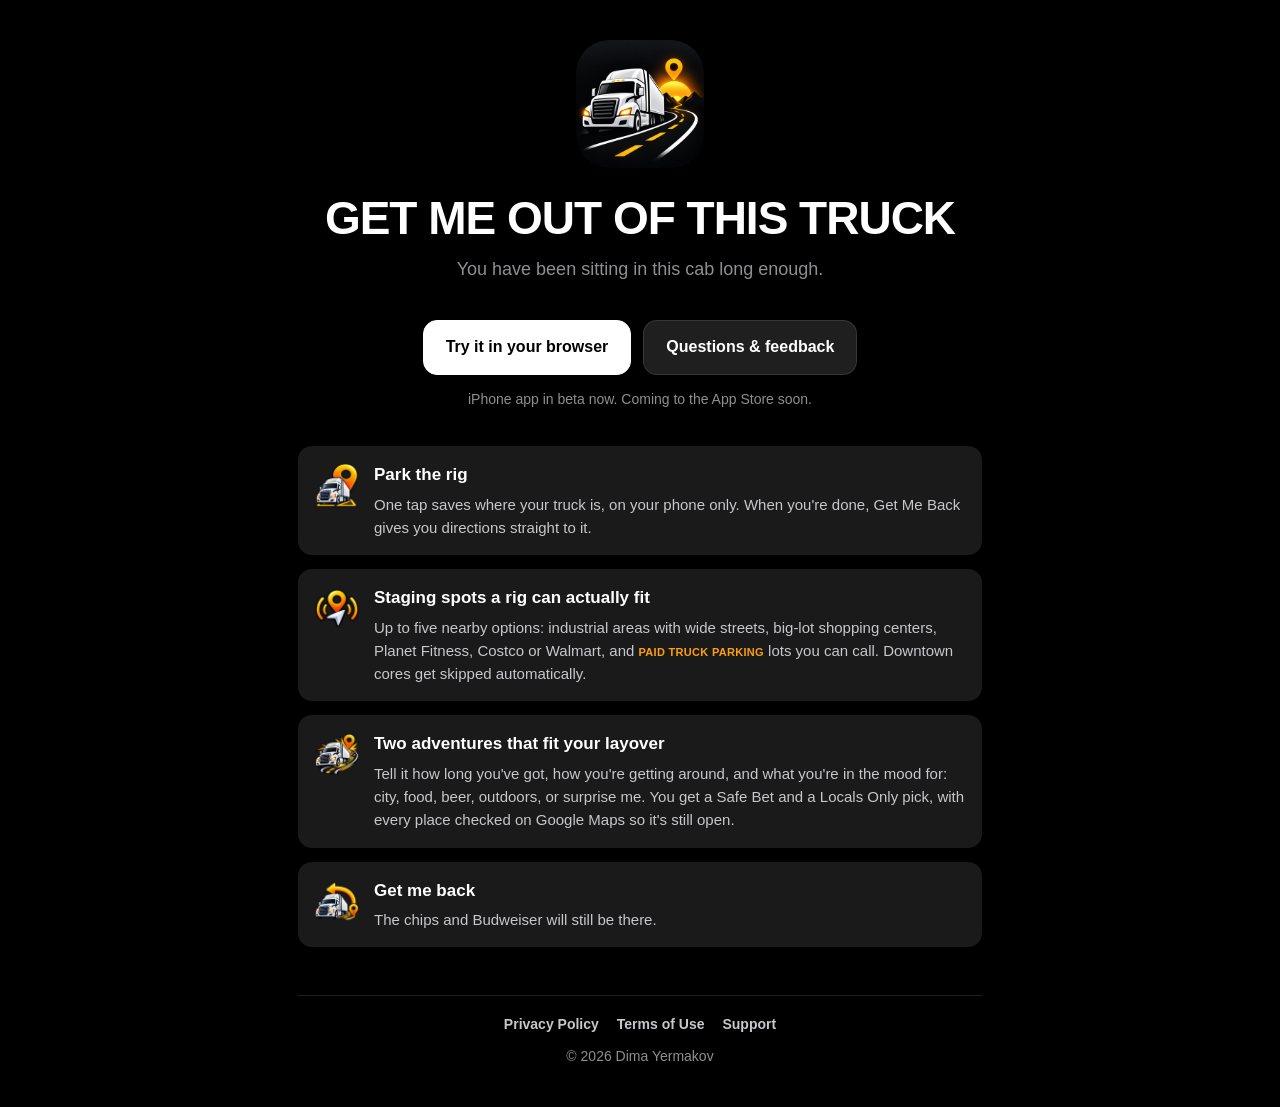
==== index.html @ ccf6502c "Add getmeoutofthistruck.com site: landing, privacy, terms, support Static pages for the Get Me Out o" ====
<!DOCTYPE html>
<html lang="en">
<head>
    <meta charset="UTF-8">
    <meta name="viewport" content="width=device-width, initial-scale=1.0, viewport-fit=cover">

    <title>Get Me Out of This Truck</title>
    <meta name="description" content="A layover app for truck drivers: park the rig, find somewhere a rig can actually stage, and get two quick local adventures that fit your time and mood.">

    <meta property="og:title" content="Get Me Out of This Truck">
    <meta property="og:description" content="You have been sitting in this cab long enough. Layover adventures and truck-friendly staging spots for drivers.">
    <meta property="og:image" content="https://getmeoutofthistruck.com/icons/logo.png">
    <meta property="og:url" content="https://getmeoutofthistruck.com/">

    <meta name="theme-color" content="#000000">
    <link rel="icon" type="image/png" sizes="32x32" href="icons/favicon-32.png">
    <link rel="icon" type="image/png" sizes="192x192" href="icons/icon-192.png">
    <link rel="apple-touch-icon" href="icons/apple-touch-icon.png">
    <link rel="stylesheet" href="style.css">
</head>

<body>
<main class="page">

    <section class="hero">
        <img class="hero-logo" src="icons/logo.png" alt="Get Me Out of This Truck app icon" width="128" height="128">

        <h1>GET ME OUT OF THIS TRUCK</h1>

        <p>You have been sitting in this cab long enough.</p>
    </section>

    <div class="cta-row">
        <a class="cta primary" href="https://truck.spokanistansaga.com">Try it in your browser</a>
        <a class="cta" href="support/">Questions &amp; feedback</a>
    </div>

    <p class="cta-note">iPhone app in beta now. Coming to the App Store soon.</p>

    <section class="features">

        <div class="feature">
            <img src="icons/park-rig.png" alt="">
            <div>
                <h2>Park the rig</h2>
                <p>One tap saves where your truck is, on your phone only. When you're done, Get Me Back gives you directions straight to it.</p>
            </div>
        </div>

        <div class="feature">
            <img src="icons/current-location.png" alt="">
            <div>
                <h2>Staging spots a rig can actually fit</h2>
                <p>Up to five nearby options: industrial areas with wide streets, big-lot shopping centers, Planet Fitness, Costco or Walmart, and <span class="tag">PAID TRUCK PARKING</span> lots you can call. Downtown cores get skipped automatically.</p>
            </div>
        </div>

        <div class="feature">
            <img src="icons/get-me-out.png" alt="">
            <div>
                <h2>Two adventures that fit your layover</h2>
                <p>Tell it how long you've got, how you're getting around, and what you're in the mood for: city, food, beer, outdoors, or surprise me. You get a Safe Bet and a Locals Only pick, with every place checked on Google Maps so it's still open.</p>
            </div>
        </div>

        <div class="feature">
            <img src="icons/get-me-back.png" alt="">
            <div>
                <h2>Get me back</h2>
                <p>The chips and Budweiser will still be there.</p>
            </div>
        </div>

    </section>

    <footer class="site-footer">
        <nav>
            <a href="privacy/">Privacy Policy</a>
            <a href="terms/">Terms of Use</a>
            <a href="support/">Support</a>
        </nav>
        <div>&copy; 2026 Dima Yermakov</div>
    </footer>

</main>
</body>
</html>
---- style.css ----
/* getmeoutofthistruck.com: landing, privacy, terms, support.
   Same black look as the app. No external fonts or scripts. */

* {
    box-sizing: border-box;
}

html,
body {
    margin: 0;
    background: #000;
    color: #fff;
}

body {
    font-family: -apple-system, BlinkMacSystemFont, "Segoe UI", Arial, Helvetica, sans-serif;
    line-height: 1.55;
    -webkit-text-size-adjust: 100%;
}

a {
    color: #ff9f0a;
}

.page {
    max-width: 720px;
    margin: 0 auto;
    padding: max(28px, env(safe-area-inset-top)) 18px max(40px, env(safe-area-inset-bottom));
}

/* Header used on every page */

.site-header {
    display: flex;
    align-items: center;
    gap: 12px;
    margin-bottom: 28px;
    text-decoration: none;
    color: #fff;
}

.site-header img {
    width: 44px;
    height: 44px;
    border-radius: 11px;
}

.site-header span {
    font-weight: 900;
    font-size: 15px;
    letter-spacing: 0.2px;
}

/* Landing */

.hero {
    text-align: center;
    padding: 12px 0 8px;
}

.hero-logo {
    width: 128px;
    height: 128px;
    border-radius: 29px;
}

.hero h1 {
    margin: 18px 0 0;
    font-size: clamp(30px, 8vw, 46px);
    font-weight: 900;
    line-height: 1.05;
    letter-spacing: -1px;
}

.hero p {
    margin: 14px auto 0;
    max-width: 520px;
    color: #8e8e93;
    font-size: 18px;
}

.cta-row {
    display: flex;
    flex-wrap: wrap;
    justify-content: center;
    gap: 12px;
    margin: 28px 0 8px;
}

.cta {
    display: inline-block;
    padding: 14px 22px;
    border-radius: 14px;
    background: #1f1f1f;
    border: 1px solid rgba(255, 255, 255, 0.1);
    color: #fff;
    font-weight: 800;
    text-decoration: none;
}

.cta.primary {
    background: #fff;
    color: #000;
    border-color: #fff;
}

.cta-note {
    text-align: center;
    color: #8e8e93;
    font-size: 14px;
}

.features {
    display: grid;
    gap: 14px;
    margin: 36px 0 0;
}

.feature {
    display: flex;
    gap: 14px;
    align-items: flex-start;
    padding: 16px;
    border-radius: 14px;
    background: #1a1a1a;
}

.feature img {
    flex: none;
    width: 46px;
    height: 46px;
}

.feature h2 {
    margin: 0;
    font-size: 17px;
    font-weight: 900;
}

.feature p {
    margin: 4px 0 0;
    color: #c7c7cc;
    font-size: 15px;
}

.tag {
    color: #ff9f0a;
    font-size: 11px;
    font-weight: 900;
    letter-spacing: 0.3px;
}

/* Documents (privacy, terms, support) */

.doc h1 {
    margin: 0 0 6px;
    font-size: clamp(28px, 7vw, 38px);
    font-weight: 900;
    line-height: 1.1;
    letter-spacing: -0.5px;
}

.doc .updated {
    margin: 0 0 22px;
    color: #8e8e93;
    font-size: 14px;
}

.doc h2 {
    margin: 30px 0 8px;
    font-size: 19px;
    font-weight: 900;
}

.doc p,
.doc li {
    color: #e5e5ea;
    font-size: 16px;
}

.doc ul {
    padding-left: 22px;
}

.doc li {
    margin: 6px 0;
}

.summary {
    padding: 16px 18px;
    border-radius: 14px;
    background: #1a1a1a;
}

.summary p:first-child {
    margin-top: 0;
}

.summary p:last-child {
    margin-bottom: 0;
}

.email-box {
    display: inline-block;
    margin: 4px 0 8px;
    padding: 14px 20px;
    border-radius: 14px;
    background: #ff9f0a;
    color: #000;
    font-weight: 900;
    text-decoration: none;
}

/* Footer used on every page */

.site-footer {
    margin-top: 48px;
    padding-top: 18px;
    border-top: 1px solid rgba(255, 255, 255, 0.12);
    color: #8e8e93;
    font-size: 14px;
    text-align: center;
}

.site-footer nav {
    display: flex;
    flex-wrap: wrap;
    justify-content: center;
    gap: 6px 18px;
    margin-bottom: 10px;
}

.site-footer a {
    color: #c7c7cc;
    text-decoration: none;
    font-weight: 700;
}
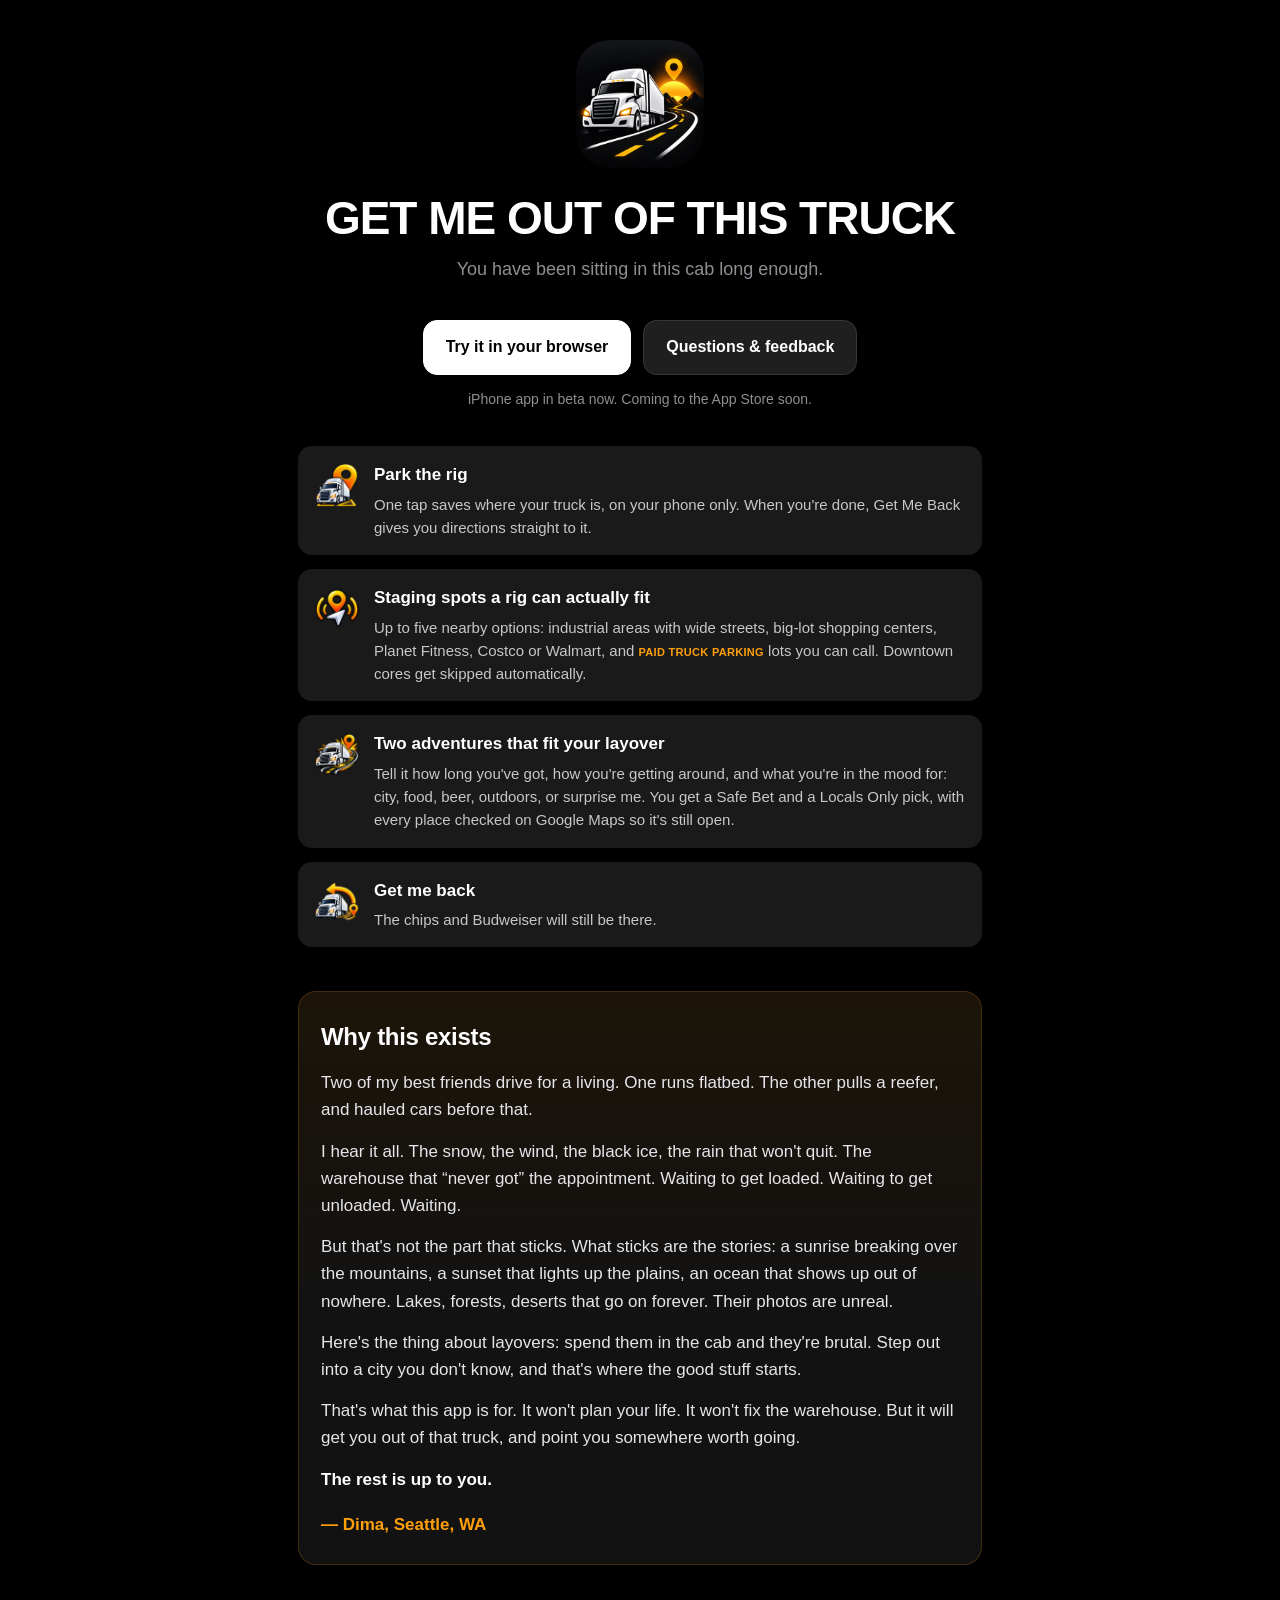
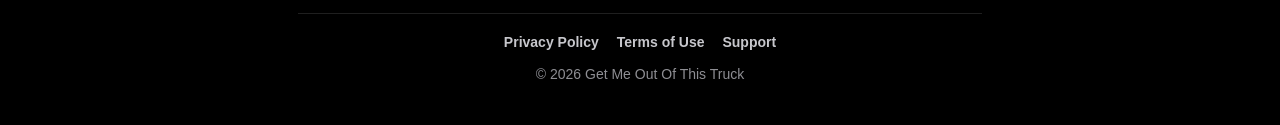
==== commit 89b8b127: "Add "Why this exists" story; copyright to Get Me Out Of This Truck The founder story (signed Dima, S" ====
--- a/index.html
+++ b/index.html
@@ -73,13 +73,31 @@
 
     </section>
 
+    <section class="story" id="story">
+        <h2>Why this exists</h2>
+
+        <p>Two of my best friends drive for a living. One runs flatbed. The other pulls a reefer, and hauled cars before that.</p>
+
+        <p>I hear it all. The snow, the wind, the black ice, the rain that won't quit. The warehouse that &ldquo;never got&rdquo; the appointment. Waiting to get loaded. Waiting to get unloaded. Waiting.</p>
+
+        <p>But that's not the part that sticks. What sticks are the stories: a sunrise breaking over the mountains, a sunset that lights up the plains, an ocean that shows up out of nowhere. Lakes, forests, deserts that go on forever. Their photos are unreal.</p>
+
+        <p>Here's the thing about layovers: spend them in the cab and they're brutal. Step out into a city you don't know, and that's where the good stuff starts.</p>
+
+        <p>That's what this app is for. It won't plan your life. It won't fix the warehouse. But it will get you out of that truck, and point you somewhere worth going.</p>
+
+        <p class="story-kicker">The rest is up to you.</p>
+
+        <p class="story-signature">&mdash; Dima, Seattle, WA</p>
+    </section>
+
     <footer class="site-footer">
         <nav>
             <a href="privacy/">Privacy Policy</a>
             <a href="terms/">Terms of Use</a>
             <a href="support/">Support</a>
         </nav>
-        <div>&copy; 2026 Dima Yermakov</div>
+        <div>&copy; 2026 Get Me Out Of This Truck</div>
     </footer>
 
 </main>
--- a/style.css
+++ b/style.css
@@ -150,6 +150,41 @@
     letter-spacing: 0.3px;
 }
 
+/* Story */
+
+.story {
+    margin: 44px 0 0;
+    padding: 26px 22px;
+    border-radius: 18px;
+    background: linear-gradient(180deg, #1c1408 0%, #121212 55%);
+    border: 1px solid rgba(255, 159, 10, 0.18);
+}
+
+.story h2 {
+    margin: 0 0 14px;
+    font-size: 24px;
+    font-weight: 900;
+    letter-spacing: -0.3px;
+}
+
+.story p {
+    margin: 0 0 14px;
+    color: #e5e5ea;
+    font-size: 17px;
+    line-height: 1.6;
+}
+
+.story-kicker {
+    font-weight: 900;
+    color: #fff !important;
+}
+
+.story-signature {
+    margin: 18px 0 0 !important;
+    color: #ff9f0a !important;
+    font-weight: 800;
+}
+
 /* Documents (privacy, terms, support) */
 
 .doc h1 {
